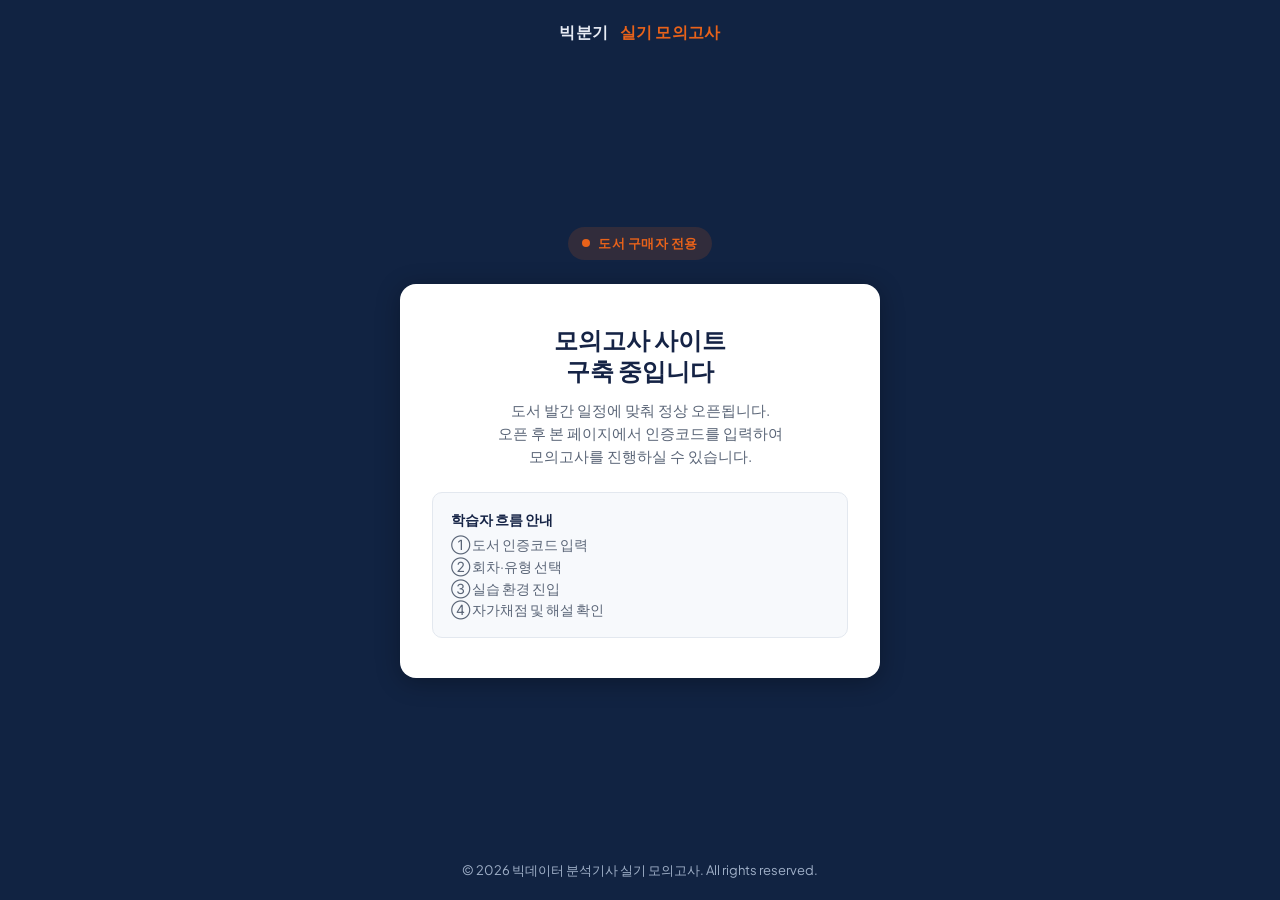
==== index.html @ e0d33179 "초기 임시 랜딩 페이지 추가 QR 인쇄 대비 임시 안내 페이지. ?track=python|r 파라미터로 트랙 인식, 모바일/PC 분기, "준비 중" 안내 표시. 향후 AICE 자산" ====
<!DOCTYPE html>
<html lang="ko">
<head>
  <meta charset="UTF-8">
  <meta name="viewport" content="width=device-width, initial-scale=1.0">
  <title>빅데이터 분석기사 실기 모의고사</title>
  <meta name="description" content="빅데이터 분석기사 실기 모의고사 - 도서 구매자 전용 학습 서비스 (Python·R 양 트랙)">
  <meta name="robots" content="noindex, nofollow">
  <meta property="og:title" content="빅데이터 분석기사 실기 모의고사">
  <meta property="og:description" content="도서 구매자 전용 학습 서비스 — Python·R 양 트랙 운영">
  <meta property="og:type" content="website">

  <link rel="preconnect" href="https://fonts.googleapis.com">
  <link rel="preconnect" href="https://fonts.gstatic.com" crossorigin>
  <link href="https://fonts.googleapis.com/css2?family=Plus+Jakarta+Sans:wght@400;500;600;700;800&family=Inter:wght@400;500;600&display=swap" rel="stylesheet">

  <style>
    :root {
      --navy: #112342;
      --navy-deep: #0b1c3d;
      --orange: #e8621a;
      --orange-deep: #d35400;
      --text: #e8ecf5;
      --muted: #a0b0c8;
      --card: #ffffff;
      --card-text: #152345;
      --card-muted: #5a6577;
      --border: #d0d5dd;
    }
    * { box-sizing: border-box; }
    html, body { margin: 0; padding: 0; }
    body {
      font-family: 'Plus Jakarta Sans', 'Inter', system-ui, -apple-system, sans-serif;
      background: var(--navy);
      color: var(--text);
      min-height: 100vh;
      display: flex;
      flex-direction: column;
      line-height: 1.55;
    }
    .header {
      padding: 1.25rem 1.5rem;
      display: flex;
      justify-content: center;
      align-items: center;
    }
    .logo {
      font-weight: 700;
      letter-spacing: 0.02em;
      font-size: 1rem;
      color: var(--text);
    }
    .logo .logo-sub {
      color: var(--orange);
      margin-left: 0.5rem;
    }
    main {
      flex: 1;
      display: flex;
      flex-direction: column;
      align-items: center;
      justify-content: center;
      padding: 2rem 1.5rem;
    }
    .track-badge {
      display: inline-flex;
      align-items: center;
      gap: 0.5rem;
      padding: 0.4rem 0.875rem;
      border-radius: 9999px;
      background: rgba(232, 98, 26, 0.15);
      color: var(--orange);
      font-weight: 600;
      font-size: 0.8125rem;
      letter-spacing: 0.04em;
      margin-bottom: 1.5rem;
    }
    .track-badge .dot {
      width: 8px;
      height: 8px;
      border-radius: 50%;
      background: var(--orange);
    }
    .card {
      background: var(--card);
      color: var(--card-text);
      border-radius: 16px;
      padding: 2.5rem 2rem;
      max-width: 480px;
      width: 100%;
      box-shadow: 0 4px 24px rgba(0,0,0,0.3);
      text-align: center;
    }
    h1 {
      font-size: 1.5rem;
      margin: 0 0 0.75rem;
      color: var(--card-text);
      line-height: 1.3;
    }
    .lede {
      color: var(--card-muted);
      margin: 0 0 1.5rem;
      font-size: 0.9375rem;
    }
    .info-box {
      background: #f7f9fc;
      border: 1px solid #e3e8ef;
      border-radius: 10px;
      padding: 1rem 1.125rem;
      text-align: left;
      margin: 1.5rem 0 0;
      font-size: 0.875rem;
      color: var(--card-muted);
    }
    .info-box strong {
      color: var(--card-text);
      display: block;
      margin-bottom: 0.25rem;
    }
    .actions {
      display: flex;
      flex-direction: column;
      gap: 0.625rem;
      margin-top: 1.5rem;
    }
    .btn {
      display: inline-flex;
      align-items: center;
      justify-content: center;
      padding: 0.875rem 1.25rem;
      border-radius: 10px;
      font-weight: 600;
      font-size: 0.9375rem;
      cursor: pointer;
      border: 1px solid transparent;
      transition: all 0.15s ease;
      font-family: inherit;
    }
    .btn-primary {
      background: var(--orange);
      color: #fff;
    }
    .btn-primary:hover { background: var(--orange-deep); }
    .btn-secondary {
      background: #fff;
      color: var(--card-text);
      border-color: var(--border);
    }
    .btn-secondary:hover { background: #f7f9fc; }
    footer {
      text-align: center;
      padding: 1.25rem;
      font-size: 0.8125rem;
      color: var(--muted);
    }
    .toast {
      position: fixed;
      bottom: 2rem;
      left: 50%;
      transform: translateX(-50%) translateY(100px);
      background: rgba(0,0,0,0.85);
      color: #fff;
      padding: 0.75rem 1.25rem;
      border-radius: 8px;
      font-size: 0.875rem;
      opacity: 0;
      transition: all 0.25s ease;
      pointer-events: none;
      z-index: 1000;
    }
    .toast.show {
      transform: translateX(-50%) translateY(0);
      opacity: 1;
    }
    .pc-only { display: block; }
    .mobile-only { display: none; }
    @media (max-width: 767px) {
      .pc-only { display: none; }
      .mobile-only { display: block; }
      .card { padding: 2rem 1.5rem; }
      h1 { font-size: 1.25rem; }
    }
  </style>
</head>
<body>
  <header class="header">
    <div class="logo">빅분기 <span class="logo-sub">실기 모의고사</span></div>
  </header>

  <main>
    <div class="track-badge" id="track-badge">
      <span class="dot"></span>
      <span id="track-label">트랙 확인 중...</span>
    </div>

    <div class="card">
      <!-- Mobile content -->
      <div class="mobile-only">
        <h1>PC 환경에<br>최적화된 서비스입니다</h1>
        <p class="lede">
          원활한 실습을 위해<br>PC 브라우저에서 접속해 주세요.
        </p>
        <div class="actions">
          <button class="btn btn-primary" id="copy-link-btn">URL 복사하기</button>
          <button class="btn btn-secondary" id="share-btn">공유하기</button>
        </div>
        <div class="info-box">
          <strong>안내</strong>
          모의고사 사이트는 현재 구축 중이며, 도서 발간 일정에 맞춰 정상 오픈됩니다.
        </div>
      </div>

      <!-- PC content -->
      <div class="pc-only">
        <h1>모의고사 사이트<br>구축 중입니다</h1>
        <p class="lede">
          도서 발간 일정에 맞춰 정상 오픈됩니다.<br>
          오픈 후 본 페이지에서 인증코드를 입력하여<br>
          모의고사를 진행하실 수 있습니다.
        </p>
        <div class="info-box">
          <strong>학습자 흐름 안내</strong>
          ① 도서 인증코드 입력<br>
          ② 회차·유형 선택<br>
          ③ 실습 환경 진입<br>
          ④ 자가채점 및 해설 확인
        </div>
      </div>
    </div>
  </main>

  <footer>
    &copy; 2026 빅데이터 분석기사 실기 모의고사. All rights reserved.
  </footer>

  <div class="toast" id="toast"></div>

  <script>
    (function () {
      // Track detection from URL param
      var params = new URLSearchParams(window.location.search);
      var track = params.get('track');
      var trackLabel = document.getElementById('track-label');

      if (track === 'python') {
        trackLabel.textContent = 'Python 트랙';
      } else if (track === 'r') {
        trackLabel.textContent = 'R 트랙';
      } else {
        trackLabel.textContent = '도서 구매자 전용';
      }

      // Save track to sessionStorage so it persists during navigation
      if (track === 'python' || track === 'r') {
        try {
          sessionStorage.setItem('bigdata_track', track);
        } catch (e) {}
      }

      // Toast helper
      function showToast(msg) {
        var toast = document.getElementById('toast');
        toast.textContent = msg;
        toast.classList.add('show');
        setTimeout(function () { toast.classList.remove('show'); }, 2000);
      }

      // Copy URL (mobile only)
      var copyBtn = document.getElementById('copy-link-btn');
      if (copyBtn) {
        copyBtn.addEventListener('click', function () {
          var url = window.location.href;
          if (navigator.clipboard) {
            navigator.clipboard.writeText(url).then(function () {
              showToast('링크가 복사되었습니다');
            }).catch(function () {
              fallbackCopy(url);
            });
          } else {
            fallbackCopy(url);
          }
        });
      }

      function fallbackCopy(text) {
        var ta = document.createElement('textarea');
        ta.value = text;
        document.body.appendChild(ta);
        ta.select();
        try { document.execCommand('copy'); showToast('링크가 복사되었습니다'); }
        catch (e) { showToast('링크 복사에 실패했습니다'); }
        document.body.removeChild(ta);
      }

      // Share API (mobile only)
      var shareBtn = document.getElementById('share-btn');
      if (shareBtn) {
        shareBtn.addEventListener('click', function () {
          var url = window.location.href;
          var title = '빅데이터 분석기사 실기 모의고사';
          var text = (track === 'r' ? 'R 트랙' : track === 'python' ? 'Python 트랙' : '') + ' - PC에서 접속해 주세요.';
          if (navigator.share) {
            navigator.share({ title: title, text: text, url: url }).catch(function () {});
          } else {
            if (navigator.clipboard) {
              navigator.clipboard.writeText(url).then(function () {
                showToast('링크가 복사되었습니다');
              });
            }
          }
        });
      }
    })();
  </script>
</body>
</html>
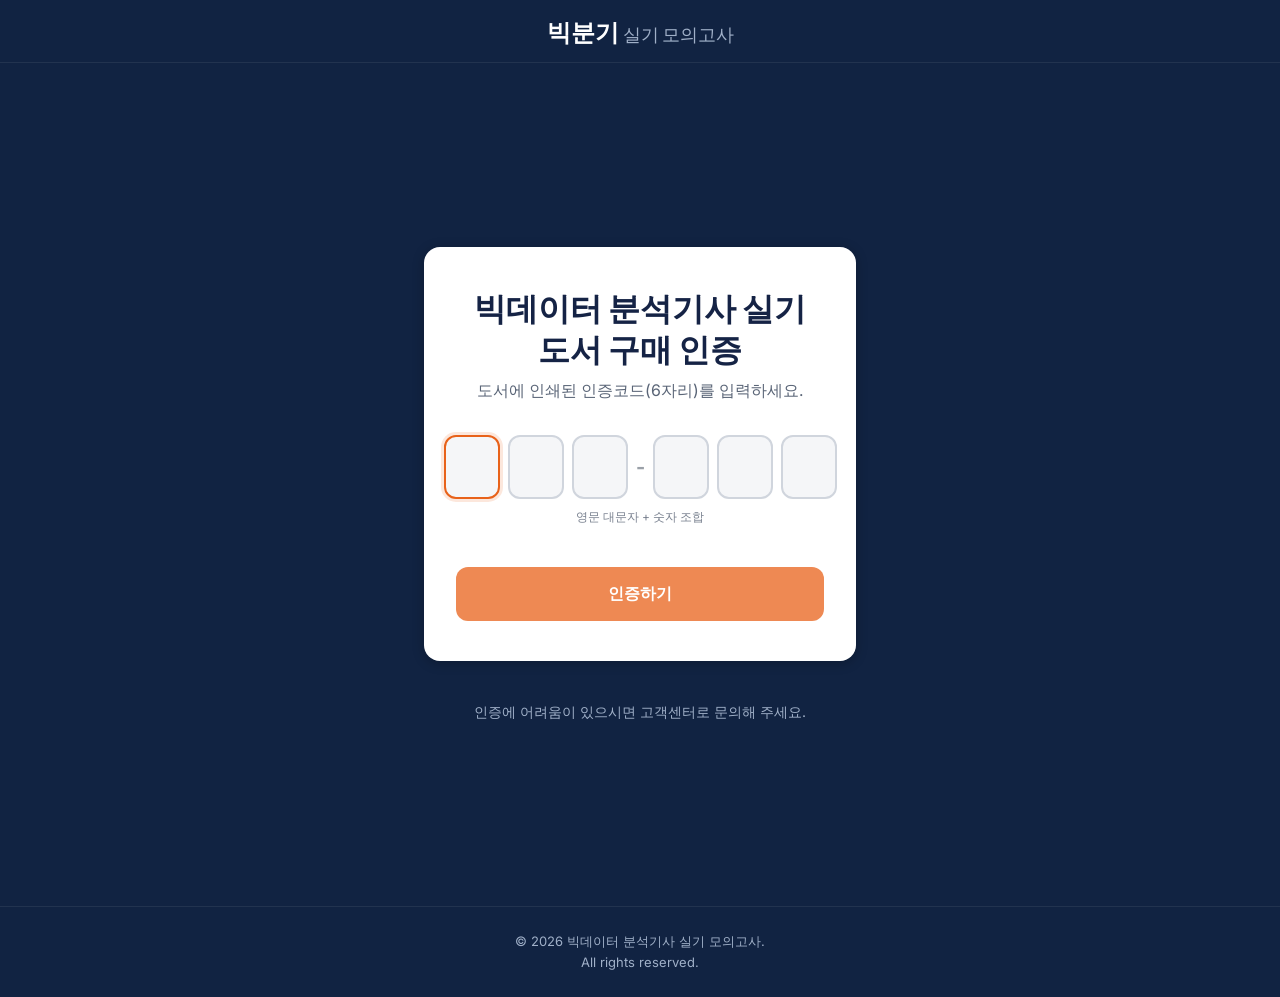
==== commit a2e7b77d: "AICE 자산 fork → 빅분기 실기 모의고사 정식 구조 적용 - AICE → 빅분기 리브랜딩 일괄 적용 (40개 패턴, 11개 파일)   - 텍스트·메타·헤더 로고·푸터·OG " ====
--- a/index.html
+++ b/index.html
@@ -4,313 +4,39 @@
   <meta charset="UTF-8">
   <meta name="viewport" content="width=device-width, initial-scale=1.0">
   <title>빅데이터 분석기사 실기 모의고사</title>
-  <meta name="description" content="빅데이터 분석기사 실기 모의고사 - 도서 구매자 전용 학습 서비스 (Python·R 양 트랙)">
-  <meta name="robots" content="noindex, nofollow">
-  <meta property="og:title" content="빅데이터 분석기사 실기 모의고사">
-  <meta property="og:description" content="도서 구매자 전용 학습 서비스 — Python·R 양 트랙 운영">
-  <meta property="og:type" content="website">
+  <meta name="description" content="빅데이터 분석기사 자격증 모의고사 - 도서 구매자 전용 학습 서비스">
+  <style>
+    body { margin: 0; display: flex; align-items: center; justify-content: center; min-height: 100vh; font-family: system-ui, sans-serif; background: #fbf8ff; color: #31323b; }
+    .loading { text-align: center; }
+    .spinner { width: 32px; height: 32px; border: 3px solid #ddd; border-top-color: #4f5d8c; border-radius: 50%; animation: spin 0.6s linear infinite; margin: 0 auto 1rem; }
+    @keyframes spin { to { transform: rotate(360deg); } }
+  </style>
+  <script>
+    (function () {
+      var isMobile = /Android|iPhone|iPad|iPod|webOS|BlackBerry|Opera Mini|IEMobile/i.test(navigator.userAgent)
+        || window.innerWidth < 768;
 
-  <link rel="preconnect" href="https://fonts.googleapis.com">
-  <link rel="preconnect" href="https://fonts.gstatic.com" crossorigin>
-  <link href="https://fonts.googleapis.com/css2?family=Plus+Jakarta+Sans:wght@400;500;600;700;800&family=Inter:wght@400;500;600&display=swap" rel="stylesheet">
+      if (isMobile) {
+        window.location.replace('mobile.html');
+        return;
+      }
 
-  <style>
-    :root {
-      --navy: #112342;
-      --navy-deep: #0b1c3d;
-      --orange: #e8621a;
-      --orange-deep: #d35400;
-      --text: #e8ecf5;
-      --muted: #a0b0c8;
-      --card: #ffffff;
-      --card-text: #152345;
-      --card-muted: #5a6577;
-      --border: #d0d5dd;
-    }
-    * { box-sizing: border-box; }
-    html, body { margin: 0; padding: 0; }
-    body {
-      font-family: 'Plus Jakarta Sans', 'Inter', system-ui, -apple-system, sans-serif;
-      background: var(--navy);
-      color: var(--text);
-      min-height: 100vh;
-      display: flex;
-      flex-direction: column;
-      line-height: 1.55;
-    }
-    .header {
-      padding: 1.25rem 1.5rem;
-      display: flex;
-      justify-content: center;
-      align-items: center;
-    }
-    .logo {
-      font-weight: 700;
-      letter-spacing: 0.02em;
-      font-size: 1rem;
-      color: var(--text);
-    }
-    .logo .logo-sub {
-      color: var(--orange);
-      margin-left: 0.5rem;
-    }
-    main {
-      flex: 1;
-      display: flex;
-      flex-direction: column;
-      align-items: center;
-      justify-content: center;
-      padding: 2rem 1.5rem;
-    }
-    .track-badge {
-      display: inline-flex;
-      align-items: center;
-      gap: 0.5rem;
-      padding: 0.4rem 0.875rem;
-      border-radius: 9999px;
-      background: rgba(232, 98, 26, 0.15);
-      color: var(--orange);
-      font-weight: 600;
-      font-size: 0.8125rem;
-      letter-spacing: 0.04em;
-      margin-bottom: 1.5rem;
-    }
-    .track-badge .dot {
-      width: 8px;
-      height: 8px;
-      border-radius: 50%;
-      background: var(--orange);
-    }
-    .card {
-      background: var(--card);
-      color: var(--card-text);
-      border-radius: 16px;
-      padding: 2.5rem 2rem;
-      max-width: 480px;
-      width: 100%;
-      box-shadow: 0 4px 24px rgba(0,0,0,0.3);
-      text-align: center;
-    }
-    h1 {
-      font-size: 1.5rem;
-      margin: 0 0 0.75rem;
-      color: var(--card-text);
-      line-height: 1.3;
-    }
-    .lede {
-      color: var(--card-muted);
-      margin: 0 0 1.5rem;
-      font-size: 0.9375rem;
-    }
-    .info-box {
-      background: #f7f9fc;
-      border: 1px solid #e3e8ef;
-      border-radius: 10px;
-      padding: 1rem 1.125rem;
-      text-align: left;
-      margin: 1.5rem 0 0;
-      font-size: 0.875rem;
-      color: var(--card-muted);
-    }
-    .info-box strong {
-      color: var(--card-text);
-      display: block;
-      margin-bottom: 0.25rem;
-    }
-    .actions {
-      display: flex;
-      flex-direction: column;
-      gap: 0.625rem;
-      margin-top: 1.5rem;
-    }
-    .btn {
-      display: inline-flex;
-      align-items: center;
-      justify-content: center;
-      padding: 0.875rem 1.25rem;
-      border-radius: 10px;
-      font-weight: 600;
-      font-size: 0.9375rem;
-      cursor: pointer;
-      border: 1px solid transparent;
-      transition: all 0.15s ease;
-      font-family: inherit;
-    }
-    .btn-primary {
-      background: var(--orange);
-      color: #fff;
-    }
-    .btn-primary:hover { background: var(--orange-deep); }
-    .btn-secondary {
-      background: #fff;
-      color: var(--card-text);
-      border-color: var(--border);
-    }
-    .btn-secondary:hover { background: #f7f9fc; }
-    footer {
-      text-align: center;
-      padding: 1.25rem;
-      font-size: 0.8125rem;
-      color: var(--muted);
-    }
-    .toast {
-      position: fixed;
-      bottom: 2rem;
-      left: 50%;
-      transform: translateX(-50%) translateY(100px);
-      background: rgba(0,0,0,0.85);
-      color: #fff;
-      padding: 0.75rem 1.25rem;
-      border-radius: 8px;
-      font-size: 0.875rem;
-      opacity: 0;
-      transition: all 0.25s ease;
-      pointer-events: none;
-      z-index: 1000;
-    }
-    .toast.show {
-      transform: translateX(-50%) translateY(0);
-      opacity: 1;
-    }
-    .pc-only { display: block; }
-    .mobile-only { display: none; }
-    @media (max-width: 767px) {
-      .pc-only { display: none; }
-      .mobile-only { display: block; }
-      .card { padding: 2rem 1.5rem; }
-      h1 { font-size: 1.25rem; }
-    }
-  </style>
+      try {
+        var auth = JSON.parse(localStorage.getItem('bigdata_auth'));
+        if (auth && auth.authenticated) {
+          window.location.replace('lobby.html');
+          return;
+        }
+      } catch (e) {}
+
+      window.location.replace('auth.html');
+    })();
+  </script>
 </head>
 <body>
-  <header class="header">
-    <div class="logo">빅분기 <span class="logo-sub">실기 모의고사</span></div>
-  </header>
-
-  <main>
-    <div class="track-badge" id="track-badge">
-      <span class="dot"></span>
-      <span id="track-label">트랙 확인 중...</span>
-    </div>
-
-    <div class="card">
-      <!-- Mobile content -->
-      <div class="mobile-only">
-        <h1>PC 환경에<br>최적화된 서비스입니다</h1>
-        <p class="lede">
-          원활한 실습을 위해<br>PC 브라우저에서 접속해 주세요.
-        </p>
-        <div class="actions">
-          <button class="btn btn-primary" id="copy-link-btn">URL 복사하기</button>
-          <button class="btn btn-secondary" id="share-btn">공유하기</button>
-        </div>
-        <div class="info-box">
-          <strong>안내</strong>
-          모의고사 사이트는 현재 구축 중이며, 도서 발간 일정에 맞춰 정상 오픈됩니다.
-        </div>
-      </div>
-
-      <!-- PC content -->
-      <div class="pc-only">
-        <h1>모의고사 사이트<br>구축 중입니다</h1>
-        <p class="lede">
-          도서 발간 일정에 맞춰 정상 오픈됩니다.<br>
-          오픈 후 본 페이지에서 인증코드를 입력하여<br>
-          모의고사를 진행하실 수 있습니다.
-        </p>
-        <div class="info-box">
-          <strong>학습자 흐름 안내</strong>
-          ① 도서 인증코드 입력<br>
-          ② 회차·유형 선택<br>
-          ③ 실습 환경 진입<br>
-          ④ 자가채점 및 해설 확인
-        </div>
-      </div>
-    </div>
-  </main>
-
-  <footer>
-    &copy; 2026 빅데이터 분석기사 실기 모의고사. All rights reserved.
-  </footer>
-
-  <div class="toast" id="toast"></div>
-
-  <script>
-    (function () {
-      // Track detection from URL param
-      var params = new URLSearchParams(window.location.search);
-      var track = params.get('track');
-      var trackLabel = document.getElementById('track-label');
-
-      if (track === 'python') {
-        trackLabel.textContent = 'Python 트랙';
-      } else if (track === 'r') {
-        trackLabel.textContent = 'R 트랙';
-      } else {
-        trackLabel.textContent = '도서 구매자 전용';
-      }
-
-      // Save track to sessionStorage so it persists during navigation
-      if (track === 'python' || track === 'r') {
-        try {
-          sessionStorage.setItem('bigdata_track', track);
-        } catch (e) {}
-      }
-
-      // Toast helper
-      function showToast(msg) {
-        var toast = document.getElementById('toast');
-        toast.textContent = msg;
-        toast.classList.add('show');
-        setTimeout(function () { toast.classList.remove('show'); }, 2000);
-      }
-
-      // Copy URL (mobile only)
-      var copyBtn = document.getElementById('copy-link-btn');
-      if (copyBtn) {
-        copyBtn.addEventListener('click', function () {
-          var url = window.location.href;
-          if (navigator.clipboard) {
-            navigator.clipboard.writeText(url).then(function () {
-              showToast('링크가 복사되었습니다');
-            }).catch(function () {
-              fallbackCopy(url);
-            });
-          } else {
-            fallbackCopy(url);
-          }
-        });
-      }
-
-      function fallbackCopy(text) {
-        var ta = document.createElement('textarea');
-        ta.value = text;
-        document.body.appendChild(ta);
-        ta.select();
-        try { document.execCommand('copy'); showToast('링크가 복사되었습니다'); }
-        catch (e) { showToast('링크 복사에 실패했습니다'); }
-        document.body.removeChild(ta);
-      }
-
-      // Share API (mobile only)
-      var shareBtn = document.getElementById('share-btn');
-      if (shareBtn) {
-        shareBtn.addEventListener('click', function () {
-          var url = window.location.href;
-          var title = '빅데이터 분석기사 실기 모의고사';
-          var text = (track === 'r' ? 'R 트랙' : track === 'python' ? 'Python 트랙' : '') + ' - PC에서 접속해 주세요.';
-          if (navigator.share) {
-            navigator.share({ title: title, text: text, url: url }).catch(function () {});
-          } else {
-            if (navigator.clipboard) {
-              navigator.clipboard.writeText(url).then(function () {
-                showToast('링크가 복사되었습니다');
-              });
-            }
-          }
-        });
-      }
-    })();
-  </script>
+  <div class="loading">
+    <div class="spinner"></div>
+    <p>로딩 중...</p>
+  </div>
 </body>
 </html>
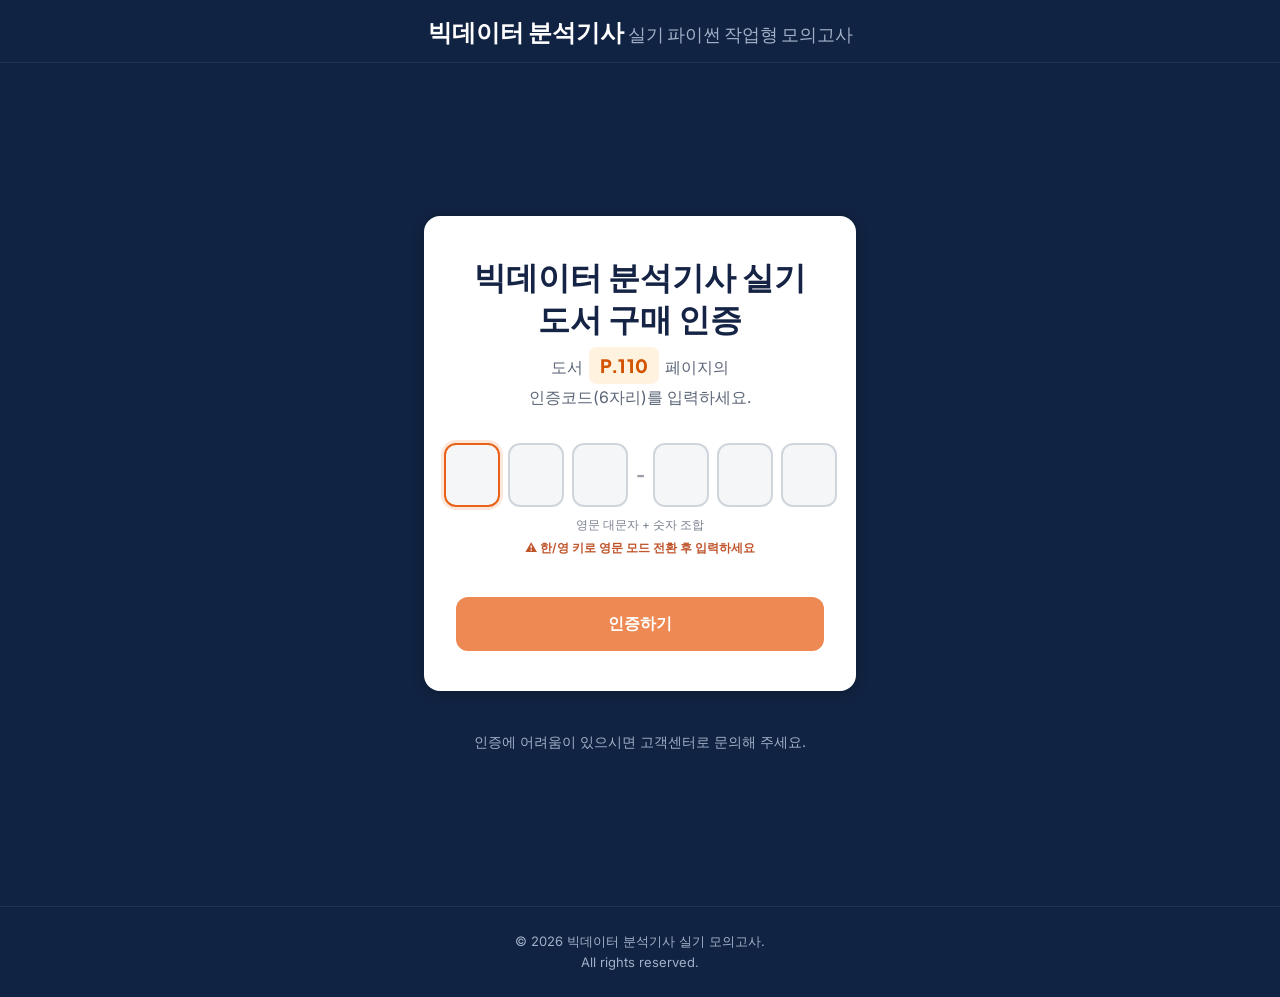
==== commit fa8c84d4: "클라이언트 UI 수정 요청 3건 반영 [클라이언트 카톡 요청 (2026-05-02 22:30~22:33)]  1. 헤더 텍스트 일괄 변경 (5개 페이지)    - "빅분기 실기 모" ====
--- a/index.html
+++ b/index.html
@@ -3,7 +3,7 @@
 <head>
   <meta charset="UTF-8">
   <meta name="viewport" content="width=device-width, initial-scale=1.0">
-  <title>빅데이터 분석기사 실기 모의고사</title>
+  <title>빅데이터 분석기사 실기 파이썬 작업형 모의고사</title>
   <meta name="description" content="빅데이터 분석기사 자격증 모의고사 - 도서 구매자 전용 학습 서비스">
   <style>
     body { margin: 0; display: flex; align-items: center; justify-content: center; min-height: 100vh; font-family: system-ui, sans-serif; background: #fbf8ff; color: #31323b; }
@@ -16,20 +16,23 @@
       var isMobile = /Android|iPhone|iPad|iPod|webOS|BlackBerry|Opera Mini|IEMobile/i.test(navigator.userAgent)
         || window.innerWidth < 768;
 
+      // QR이 인코딩한 ?track= 파라미터를 리디렉트 후에도 유지
+      var qs = window.location.search || '';
+
       if (isMobile) {
-        window.location.replace('mobile.html');
+        window.location.replace('mobile.html' + qs);
         return;
       }
 
       try {
         var auth = JSON.parse(localStorage.getItem('bigdata_auth'));
         if (auth && auth.authenticated) {
-          window.location.replace('lobby.html');
+          window.location.replace('lobby.html' + qs);
           return;
         }
       } catch (e) {}
 
-      window.location.replace('auth.html');
+      window.location.replace('auth.html' + qs);
     })();
   </script>
 </head>
